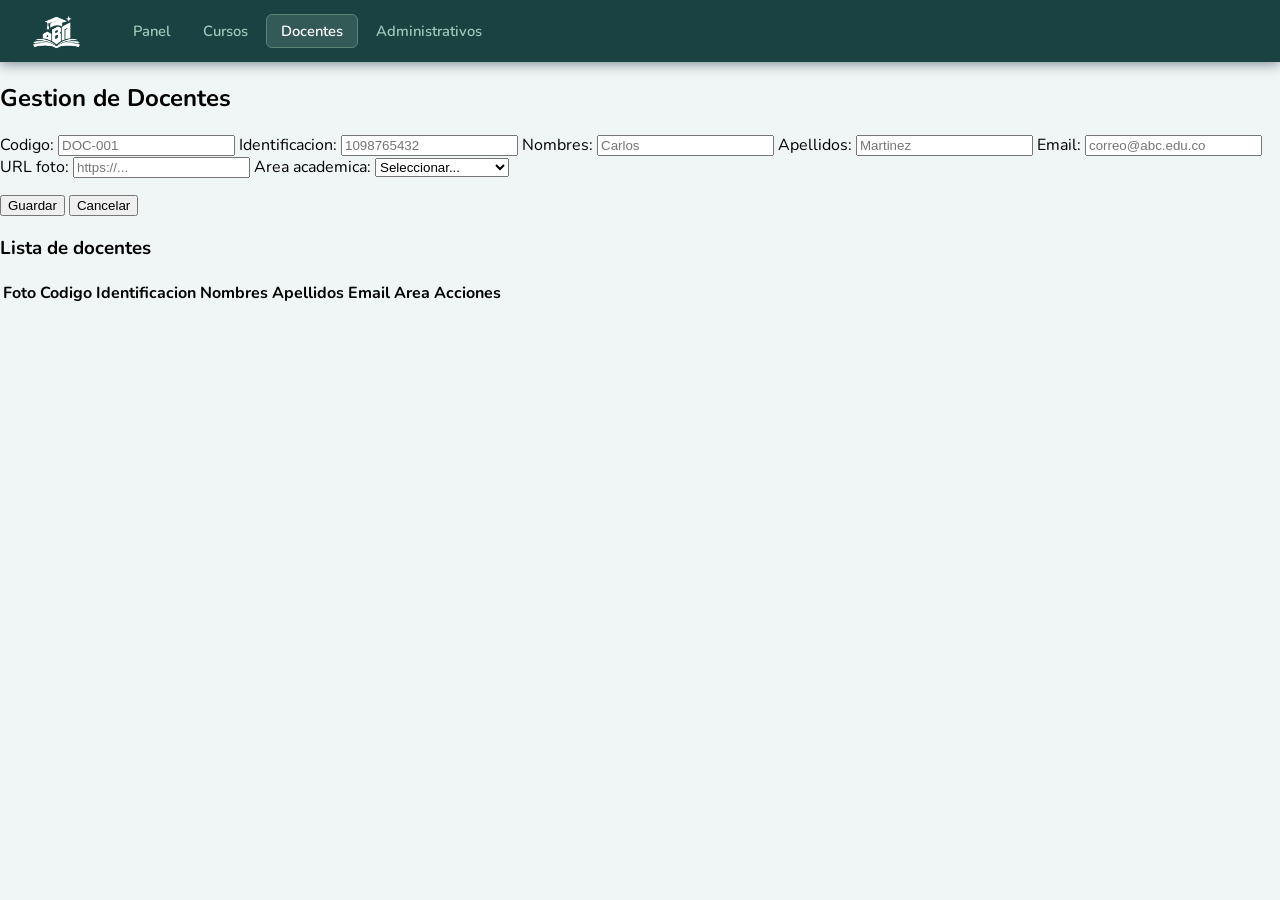
==== Docentes.html @ a30f65ac "Add Docentes management page with form and table functionality" ====
<!DOCTYPE html>
<html lang="es">
<head>
  <meta charset="UTF-8">
  <title>Docentes</title>
  <link rel="stylesheet" href="Styles/Styles.css">
  <link rel="stylesheet" href="./Styles/StylesDocentes.css">
</head>
<body>

  <header class="barraNav">
    <div class="logoBarra">
      <img src="images/logo_blanco.png" alt="Logo" class="logo">
    </div>
    <nav class="menuStudent">
      <a href="index.html" class="nav-link">Panel</a>
      <a href="#" class="nav-link">Cursos</a>
      <a href="docentes.html" class="nav-link active">Docentes</a>
      <a href="#" class="nav-link">Administrativos</a>
    </nav>
  </header>

  <div class="pagina">

    <h2>Gestion de Docentes</h2>

    <div class="formulario">

      <input type="hidden" id="indiceEditar" value="-1">

      <label>Codigo:</label>
      <input type="text" id="codigo" placeholder="DOC-001">

      <label>Identificacion:</label>
      <input type="text" id="identificacion" placeholder="1098765432">

      <label>Nombres:</label>
      <input type="text" id="nombres" placeholder="Carlos">

      <label>Apellidos:</label>
      <input type="text" id="apellidos" placeholder="Martinez">

      <label>Email:</label>
      <input type="text" id="email" placeholder="correo@abc.edu.co">

      <label>URL foto:</label>
      <input type="text" id="foto" placeholder="https://...">

      <label>Area academica:</label>
      <select id="area">
        <option value="">Seleccionar...</option>
        <option>Biologia</option>
        <option>Informatica</option>
        <option>Matematicas</option>
        <option>Lengua Castellana</option>
        <option>Historia</option>
        <option>Fisica</option>
        <option>Quimica</option>
        <option>Artes</option>
        <option>Educacion Fisica</option>
      </select>

      <p id="error" style="color:red;"></p>

      <button onclick="guardar()">Guardar</button>
      <button onclick="limpiar()">Cancelar</button>

    </div>

    <h3>Lista de docentes</h3>

    <table id="tabla">
      <thead>
        <tr>
          <th>Foto</th>
          <th>Codigo</th>
          <th>Identificacion</th>
          <th>Nombres</th>
          <th>Apellidos</th>
          <th>Email</th>
          <th>Area</th>
          <th>Acciones</th>
        </tr>
      </thead>
      <tbody id="filas">
      </tbody>
    </table>

  </div>

  <script src="Scripts/barraNav.js"></script>
  <script src="Scripts/scriptdocentes.js"></script>

</body>
</html>
---- Styles/Styles.css ----
@import url('https://fonts.googleapis.com/css2?family=Nunito:wght@400;600;700&display=swap');

:root {
  --primary:  #092635;
  --second:   #1B4242;
  --third:    #5C8374;
  --fourth:   #9EC8B9;

  --nav-bg:        var(--second);
  --nav-text:      var(--fourth);
  --nav-hover:     #ffffff;
  --active-bg:     rgba(158, 200, 185, 0.18);
  --active-border: var(--third);
  --shadow:        0 2px 12px rgba(9, 38, 53, 0.5);

  --dropdown-bg:    #ffffff;
  --dropdown-text:  #1B4242;
  --dropdown-hover: #eef6f4;
}

body {
  margin: 0;
  font-family: 'Nunito', sans-serif;
  padding-top: 62px;
  background: #f0f6f5;
  transition: background 0.3s, color 0.3s;
}

body.dark-mode {
  background: var(--primary);
  color: var(--fourth);
  --dropdown-bg:    var(--second);
  --dropdown-text:  var(--fourth);
  --dropdown-hover: rgba(92, 131, 116, 0.25);
}

/* ─── NAVBAR ─────────────────────────────────── */
.barraNav {
  position: fixed;
  top: 0;
  left: 0;
  width: 100%;
  background: var(--nav-bg);
  color: var(--nav-text);
  display: flex;
  align-items: center;
  padding: 0 24px;
  height: 62px;
  box-shadow: var(--shadow);
  z-index: 1000;
  box-sizing: border-box;
  gap: 16px;
}

/* Logo */
.logoBarra { display: flex; align-items: center; flex-shrink: 0; }
.logo { height: 36px; width: auto; }

/* Nav links */
.menuStudent { display: flex; align-items: center; gap: 4px; margin-left: 12px; }

.nav-link {
  color: var(--fourth);
  text-decoration: none;
  font-size: 0.92rem;
  font-weight: 600;
  padding: 6px 14px;
  border-radius: 6px;
  transition: background 0.2s, color 0.2s;
}
.nav-link:hover {
  color: #ffffff;
  background: rgba(158, 200, 185, 0.15);
}
.nav-link.active {
  background: var(--active-bg);
  color: #ffffff;
  border: 1px solid var(--active-border);
}

/* Controls */
.navControls { display: flex; align-items: center; gap: 10px; margin-left: auto; }

/* Theme button */
.btnTheme {
  background: transparent;
  border: none;
  cursor: pointer;
  font-size: 1.2rem;
  padding: 4px 6px;
  border-radius: 6px;
  transition: background 0.2s;
  line-height: 1;
}
.btnTheme:hover { background: rgba(158, 200, 185, 0.15); }

/* Language select */
.selectIdioma {
  background: rgba(9, 38, 53, 0.4);
  border: 1px solid var(--third);
  color: var(--fourth);
  font-family: 'Nunito', sans-serif;
  font-size: 0.88rem;
  font-weight: 600;
  padding: 5px 10px;
  border-radius: 6px;
  cursor: pointer;
  outline: none;
  appearance: none;
  -webkit-appearance: none;
}
.selectIdioma option { background: var(--second); color: var(--fourth); }

/* User button */
.userMenu { position: relative; }

.userBtn {
  display: flex;
  align-items: center;
  gap: 8px;
  background: rgba(9, 38, 53, 0.4);
  border: 1px solid var(--third);
  color: var(--fourth);
  font-family: 'Nunito', sans-serif;
  font-size: 0.88rem;
  font-weight: 700;
  padding: 6px 12px;
  border-radius: 6px;
  cursor: pointer;
  transition: background 0.2s;
}
.userBtn:hover { background: rgba(92, 131, 116, 0.3); }

.userAvatar {
  width: 30px;
  height: 30px;
  border-radius: 50%;
  background: var(--third);
  display: flex;
  align-items: center;
  justify-content: center;
  flex-shrink: 0;
  overflow: hidden;
}
.userAvatar svg { fill: var(--fourth); }
.userAvatar img {
    width: 100%;
    height: 100%;
    object-fit: cover; /* ← esto fuerza todo a blanco */
  }

.userName { white-space: nowrap; }
.arrow { font-size: 0.65rem; transition: transform 0.25s; transform: rotate(180deg); }

/* Dropdown */
.dropdown {
  display: none;
  position: absolute;
  top: calc(100% + 8px);
  right: 0;
  background: var(--dropdown-bg);
  color: var(--dropdown-text);
  min-width: 185px;
  border-radius: 10px;
  box-shadow: 0 8px 24px rgba(9, 38, 53, 0.22);
  overflow: hidden;
  z-index: 2000;
  animation: fadeDown 0.18s ease;
  border: 1px solid rgba(92,131,116,0.15);
}
.dropdown.show { display: block; }

@keyframes fadeDown {
  from { opacity: 0; transform: translateY(-6px); }
  to   { opacity: 1; transform: translateY(0); }
}

.dropItem {
  display: flex;
  align-items: center;
  gap: 10px;
  padding: 12px 18px;
  color: var(--dropdown-text);
  text-decoration: none;
  font-size: 0.92rem;
  font-weight: 600;
  transition: background 0.15s;
}
.dropItem:hover { background: var(--dropdown-hover); }
.dropItem.logout { color:--dropdown-text; }
.dropItem.logout svg { fill: #c0392b; }

.dropIcon.blue { fill: var(--second); }
.dropIcon.gray { fill: var(--third); }
.dropIcon-img {
  width: 18px;
  height: 18px;
  object-fit: contain;
  filter: brightness(0) saturate(100%) invert(25%) sepia(50%) saturate(400%) hue-rotate(130deg);
  flex-shrink: 0;
}

.dropDivider { height: 1px; background: rgba(92,131,116,0.2); margin: 4px 0; }
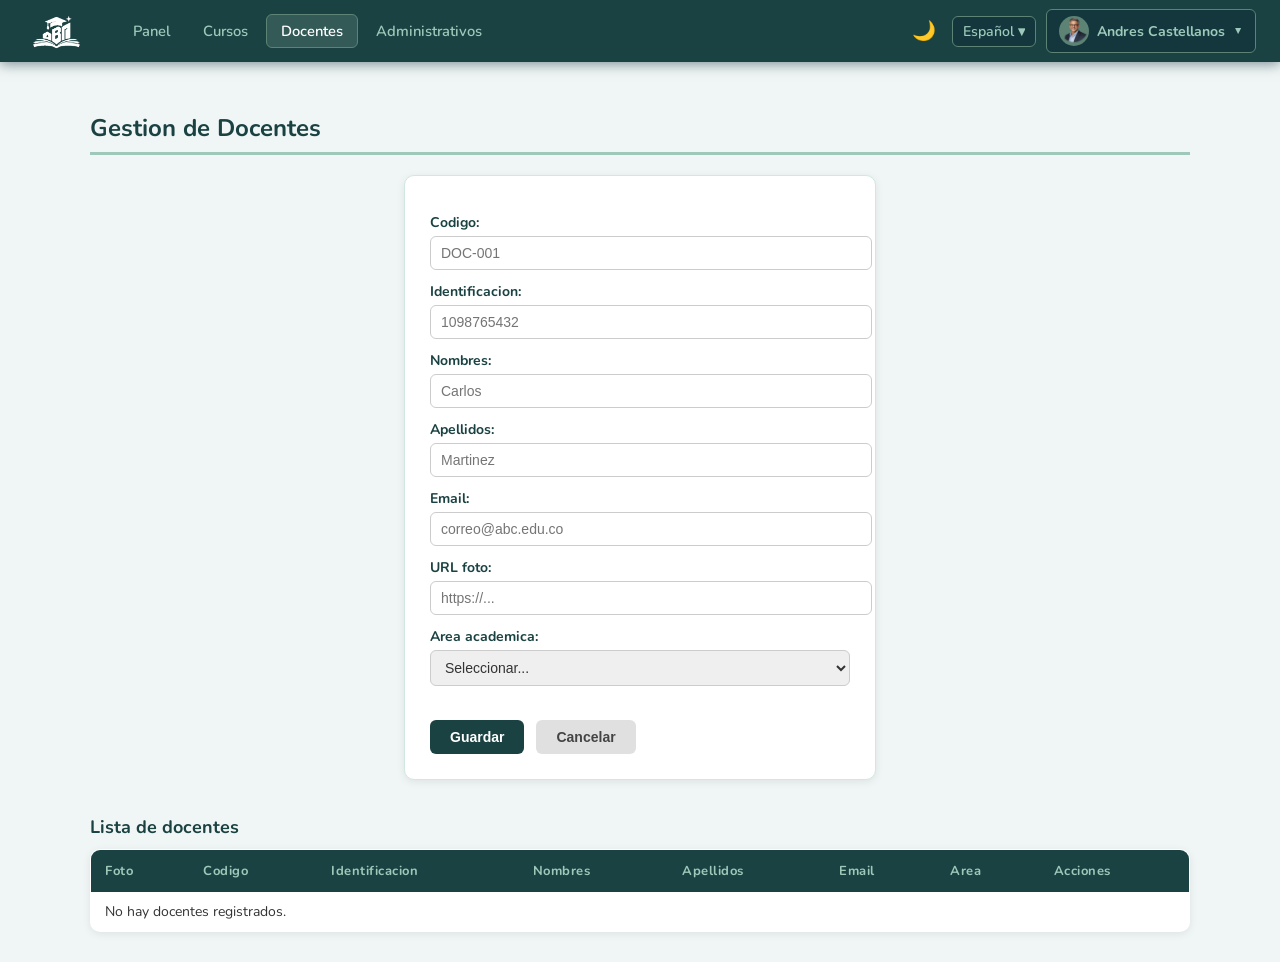
==== commit 87eb6716: "Fix case sensitivity in stylesheet and script references; enhance layout with max-width and margin a" ====
--- a/Docentes.html
+++ b/Docentes.html
@@ -4,7 +4,7 @@
   <meta charset="UTF-8">
   <title>Docentes</title>
   <link rel="stylesheet" href="Styles/Styles.css">
-  <link rel="stylesheet" href="./Styles/StylesDocentes.css">
+  <link rel="stylesheet" href="./Styles/Stylesdocentes.css">
 </head>
 <body>
 
@@ -15,9 +15,45 @@
     <nav class="menuStudent">
       <a href="index.html" class="nav-link">Panel</a>
       <a href="#" class="nav-link">Cursos</a>
-      <a href="docentes.html" class="nav-link active">Docentes</a>
+      <a href="Docentes.html" class="nav-link active">Docentes</a>
       <a href="#" class="nav-link">Administrativos</a>
     </nav>
+
+    <div class="navControls">
+      <button class="btnTheme" id="btnTheme" title="Cambiar tema">🌙</button>
+
+      <select class="selectIdioma" id="selectIdioma">
+        <option value="es">Español ▾</option>
+        <option value="en">English ▾</option>
+      </select>
+
+      <div class="userMenu">
+        <button class="userBtn" id="userBtn">
+          <div class="userAvatar">
+            <img src="images/ImagenPerfil.png" alt="Usuario">
+          </div>
+          <span class="userName">Andres Castellanos</span>
+          <span class="arrow">▲</span>
+        </button>
+
+        <div class="dropdown" id="dropdown">
+          <a href="#" class="dropItem">
+            <img src="images/user.svg" class="dropIcon-img" alt="Mi perfil">
+            Mi perfil
+          </a>
+          <a href="#" class="dropItem">
+            <img src="images/settings.svg" class="dropIcon-img" alt="Ajustes">
+            Ajustes
+          </a>
+          <div class="dropDivider"></div>
+          <a href="#" class="dropItem logout">
+            <img src="images/logout.svg" class="dropIcon-img" alt="Cerrar sesion">
+            Cerrar sesión
+          </a>
+        </div>
+      </div>
+    </div>
+
   </header>
 
   <div class="pagina">
@@ -89,7 +125,7 @@
   </div>
 
   <script src="Scripts/barraNav.js"></script>
-  <script src="Scripts/scriptdocentes.js"></script>
+  <script src="Scripts/Scriptdocentes.js"></script>
 
 </body>
 </html>
--- a/Styles/Stylesdocentes.css
+++ b/Styles/Stylesdocentes.css
@@ -0,0 +1,143 @@
+.pagina {
+    padding: 30px;
+    max-width: 1100px;
+    margin: 0 auto;
+}
+
+.pagina h2 {
+    color: #1B4242;
+    font-size: 24px;
+    margin-bottom: 20px;
+    border-bottom: 3px solid #9EC8B9;
+    padding-bottom: 8px;
+}
+
+.pagina h3 {
+    color: #1B4242;
+    margin-top: 35px;
+    margin-bottom: 10px;
+    font-size: 18px;
+}
+
+/* formulario */
+
+.formulario {
+    background-color: white;
+    padding: 25px;
+    border: 1px solid #d0e8e0;
+    border-radius: 10px;
+    width: 420px;
+    box-shadow: 0 2px 8px rgba(0,0,0,0.08);
+    margin: 0 auto;
+}
+
+.formulario label {
+    display: block;
+    margin-top: 12px;
+    font-weight: bold;
+    color: #1B4242;
+    font-size: 14px;
+}
+
+.formulario input,
+.formulario select {
+    width: 100%;
+    padding: 8px 10px;
+    margin-top: 4px;
+    border: 1px solid #ccc;
+    border-radius: 6px;
+    font-size: 14px;
+    color: #333;
+}
+
+.formulario input:focus,
+.formulario select:focus {
+    outline: none;
+    border-color: #5C8374;
+    box-shadow: 0 0 0 2px rgba(92, 131, 116, 0.2);
+}
+
+.formulario button {
+    margin-top: 18px;
+    margin-right: 8px;
+    padding: 9px 20px;
+    border: none;
+    border-radius: 6px;
+    cursor: pointer;
+    font-size: 14px;
+    font-weight: bold;
+}
+
+.formulario button:first-of-type {
+    background-color: #1B4242;
+    color: white;
+}
+
+.formulario button:first-of-type:hover {
+    background-color: #5C8374;
+}
+
+.formulario button:last-of-type {
+    background-color: #e0e0e0;
+    color: #444;
+}
+
+.formulario button:last-of-type:hover {
+    background-color: #ccc;
+}
+
+/* tabla */
+
+#tabla {
+    margin-top: 10px;
+    border-collapse: collapse;
+    width: 100%;
+    background-color: white;
+    border-radius: 10px;
+    overflow: hidden;
+    box-shadow: 0 2px 8px rgba(0,0,0,0.08);
+    border: 1px solid #d0e8e0;
+}
+
+#tabla th {
+    background-color: #1B4242;
+    color: #9EC8B9;
+    padding: 12px 14px;
+    text-align: left;
+    font-size: 13px;
+    letter-spacing: 0.5px;
+}
+
+#tabla td {
+    padding: 10px 14px;
+    border-bottom: 1px solid #eef4f2;
+    font-size: 14px;
+    color: #333;
+}
+
+#tabla tr:last-child td {
+    border-bottom: none;
+}
+
+#tabla tr:hover {
+    background-color: #f4faf8;
+}
+
+#tabla img {
+    width: 42px;
+    height: 42px;
+    border-radius: 50%;
+    object-fit: cover;
+    border: 2px solid #9EC8B9;
+}
+
+#tabla button {
+    padding: 5px 12px;
+    border: none;
+    border-radius: 5px;
+    cursor: pointer;
+    color: white;
+    font-size: 13px;
+    font-weight: bold;
+    margin-right: 5px;
+}
